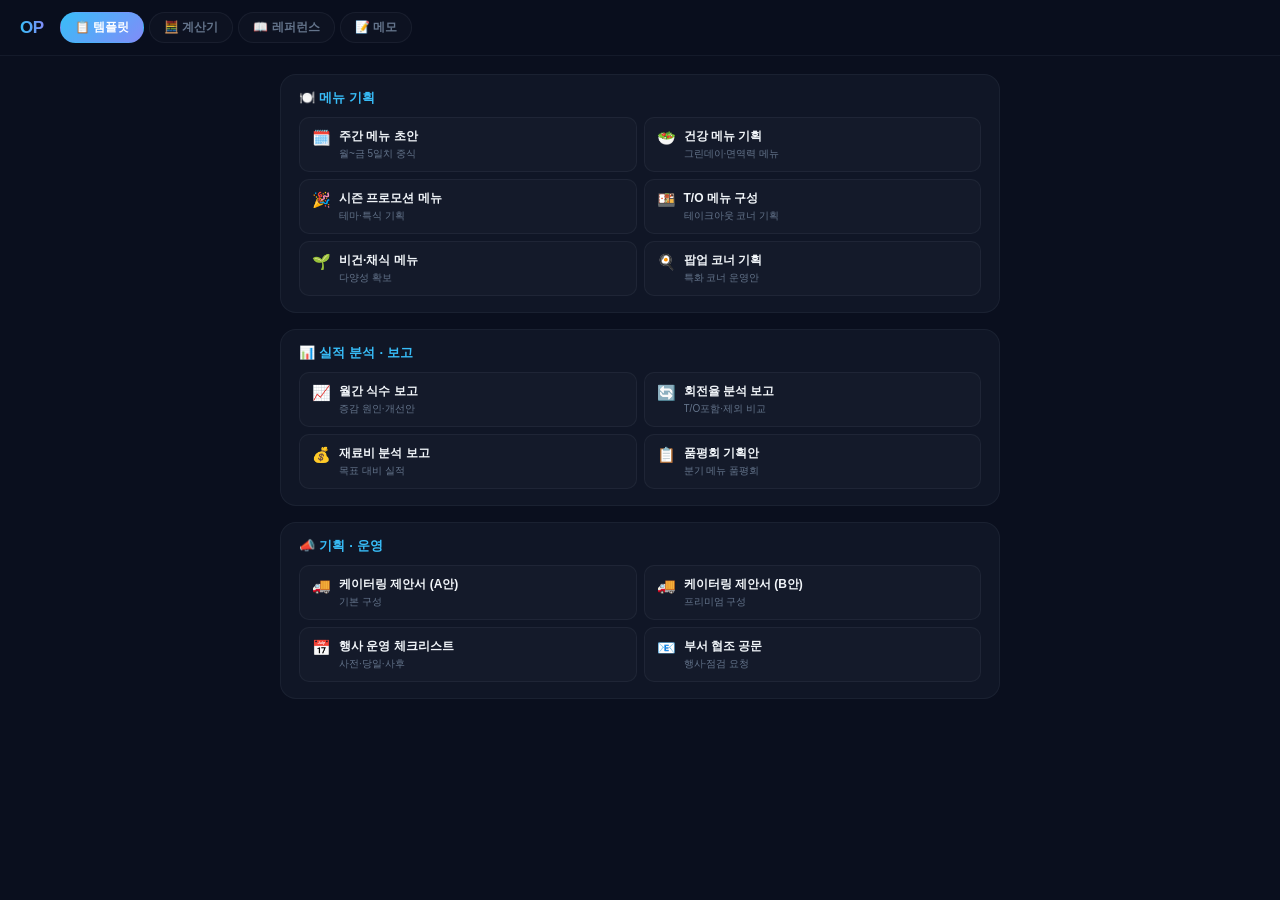
==== jarvis_dashboard.html @ c11d8e76 "Initial ops dashboard" ====
<!doctype html>
<html lang="ko">
<head>
<meta charset="utf-8"/>
<meta name="viewport" content="width=device-width,initial-scale=1"/>
<title>업무 대시보드</title>
<style>
:root{
  --bg:#0a0f1e;--surface:#111827;--card:rgba(17,24,39,.9);
  --border:rgba(148,163,184,.08);--border-h:rgba(56,189,248,.22);
  --acc:#38bdf8;--acc2:#818cf8;--acc3:#a78bfa;
  --ok:#34d399;--warn:#fbbf24;--err:#f87171;
  --tx:#f1f5f9;--muted:#64748b;--dim:#475569;--r:12px;
}
*{box-sizing:border-box;margin:0;padding:0;-webkit-font-smoothing:antialiased}
body{background:var(--bg);color:var(--tx);font-family:'Segoe UI','Malgun Gothic',sans-serif;min-height:100vh}
input,textarea,select,button{font-family:inherit}
/* ── 헤더 ── */
header{background:rgba(10,15,30,.95);border-bottom:1px solid var(--border);padding:12px 20px;display:flex;align-items:center;gap:12px;backdrop-filter:blur(20px);position:sticky;top:0;z-index:100}
.logo{font-size:17px;font-weight:900;letter-spacing:-.5px;background:linear-gradient(90deg,var(--acc),var(--acc2));-webkit-background-clip:text;-webkit-text-fill-color:transparent;white-space:nowrap;margin-right:4px}
.tab-row{display:flex;gap:5px;overflow-x:auto;scrollbar-width:none;flex:1}
.tab-row::-webkit-scrollbar{display:none}
.tab{padding:6px 14px;border-radius:99px;border:1.5px solid var(--border);background:rgba(255,255,255,.02);color:var(--muted);font-size:12px;font-weight:800;cursor:pointer;transition:all .2s;white-space:nowrap}
.tab:hover{border-color:var(--acc);color:var(--tx)}
.tab.on{background:linear-gradient(135deg,var(--acc),var(--acc2));color:#fff;border-color:transparent}
/* ── 메인 ── */
main{padding:18px 20px;max-width:760px;margin:0 auto;display:flex;flex-direction:column;gap:16px}
/* ── 카드 ── */
.card{background:var(--card);border:1px solid var(--border);border-radius:16px;overflow:hidden}
.card-hdr{padding:14px 18px 10px;display:flex;align-items:center;justify-content:space-between}
.card-hdr h2{font-size:13px;font-weight:900;color:var(--acc);letter-spacing:.2px}
.card-body{padding:0 18px 16px}
/* ── 템플릿 그리드 ── */
.tpl-grid{display:grid;grid-template-columns:1fr 1fr;gap:7px}
@media(max-width:480px){.tpl-grid{grid-template-columns:1fr}}
.tpl{display:flex;align-items:flex-start;gap:8px;padding:10px 12px;border-radius:10px;border:1px solid var(--border);background:rgba(255,255,255,.02);cursor:pointer;transition:all .2s;text-align:left;width:100%}
.tpl:hover{border-color:var(--border-h);background:rgba(56,189,248,.04)}
.tpl-ic{font-size:15px;flex-shrink:0;margin-top:1px}
.tpl-info{flex:1;min-width:0}
.tpl-label{font-size:12px;font-weight:800;color:var(--tx);display:block;margin-bottom:2px}
.tpl-sub{font-size:10px;color:var(--muted);line-height:1.4;display:block;overflow:hidden;text-overflow:ellipsis;white-space:nowrap}
.copy-toast{position:fixed;bottom:28px;left:50%;transform:translateX(-50%);background:var(--ok);color:#fff;font-size:12px;font-weight:800;padding:8px 20px;border-radius:99px;pointer-events:none;opacity:0;transition:opacity .25s;z-index:999;white-space:nowrap}
.copy-toast.show{opacity:1}
/* ── 계산기 ── */
.calc-grid{display:grid;grid-template-columns:1fr 1fr;gap:10px}
@media(max-width:480px){.calc-grid{grid-template-columns:1fr}}
.calc-box{background:rgba(0,0,0,.2);border:1px solid var(--border);border-radius:var(--r);padding:14px}
.calc-box h3{font-size:11px;font-weight:800;color:var(--acc2);margin-bottom:10px;letter-spacing:.3px}
.ff{display:flex;flex-direction:column;gap:3px;margin-bottom:8px}
.ff label{font-size:10px;color:var(--muted);font-weight:700}
.ff input,.ff select{padding:7px 10px;background:rgba(255,255,255,.04);border:1px solid var(--border);border-radius:8px;color:var(--tx);font-size:13px;font-weight:700;outline:none;transition:border-color .2s}
.ff input:focus,.ff select:focus{border-color:var(--acc)}
.calc-result{background:linear-gradient(135deg,rgba(56,189,248,.08),rgba(129,140,248,.05));border:1px solid rgba(56,189,248,.15);border-radius:8px;padding:10px 12px;margin-top:4px;font-size:13px;font-weight:900;color:var(--acc);min-height:36px;line-height:1.5}
.calc-result span{color:var(--muted);font-size:10px;font-weight:700}
.calc-btn{width:100%;height:34px;border-radius:8px;border:none;background:linear-gradient(135deg,var(--acc),var(--acc2));color:#fff;font-size:12px;font-weight:800;cursor:pointer;margin-top:6px;transition:all .2s}
.calc-btn:hover{opacity:.85}
/* ── 메모 ── */
.memo-area{width:100%;min-height:100px;padding:11px 13px;background:rgba(0,0,0,.2);border:1px solid var(--border);border-radius:var(--r);color:var(--tx);font-size:13px;line-height:1.7;resize:vertical;outline:none;transition:border-color .2s}
.memo-area:focus{border-color:var(--acc)}
.memo-area::placeholder{color:var(--dim)}
.memo-bar{display:flex;justify-content:space-between;align-items:center;margin-bottom:8px}
.memo-label{font-size:10px;color:var(--dim);font-weight:700}
.memo-save{padding:4px 12px;border-radius:6px;border:1px solid var(--border);background:none;color:var(--muted);font-size:10px;font-weight:800;cursor:pointer;transition:all .2s}
.memo-save:hover{border-color:var(--ok);color:var(--ok)}
.memo-saved{color:var(--ok);font-size:10px;font-weight:800;opacity:0;transition:opacity .3s}
/* ── 레퍼런스 테이블 ── */
.ref-tbl{width:100%;border-collapse:collapse;font-size:12px}
.ref-tbl th{padding:8px 10px;text-align:left;color:var(--muted);font-size:10px;font-weight:800;border-bottom:1px solid var(--border);background:rgba(255,255,255,.01);text-transform:uppercase;letter-spacing:.4px}
.ref-tbl td{padding:8px 10px;border-bottom:1px solid rgba(255,255,255,.03);font-weight:700;vertical-align:top}
.ref-tbl td:first-child{color:var(--acc);font-weight:800;white-space:nowrap}
.ref-tbl tr:last-child td{border-bottom:none}
.badge{display:inline-block;padding:2px 7px;border-radius:5px;font-size:10px;font-weight:800}
.badge.ok{background:rgba(52,211,153,.1);color:var(--ok)}
.badge.warn{background:rgba(251,191,36,.1);color:var(--warn)}
.badge.err{background:rgba(248,113,113,.1);color:var(--err)}
/* ── 탭 패널 ── */
.panel{display:none}.panel.on{display:flex;flex-direction:column;gap:16px}
</style>
</head>
<body>

<header>
  <div class="logo">OP</div>
  <div class="tab-row" id="tabs">
    <button class="tab on" data-p="template" onclick="switchTab(this,'template')">📋 템플릿</button>
    <button class="tab" data-p="calc"     onclick="switchTab(this,'calc')">🧮 계산기</button>
    <button class="tab" data-p="ref"      onclick="switchTab(this,'ref')">📖 레퍼런스</button>
    <button class="tab" data-p="memo"     onclick="switchTab(this,'memo')">📝 메모</button>
  </div>
</header>

<main>

<!-- ════ 템플릿 탭 ════ -->
<div class="panel on" id="p-template">

  <div class="card">
    <div class="card-hdr"><h2>🍽️ 메뉴 기획</h2></div>
    <div class="card-body">
      <div class="tpl-grid" id="g-menu"></div>
    </div>
  </div>

  <div class="card">
    <div class="card-hdr"><h2>📊 실적 분석 · 보고</h2></div>
    <div class="card-body">
      <div class="tpl-grid" id="g-report"></div>
    </div>
  </div>

  <div class="card">
    <div class="card-hdr"><h2>📣 기획 · 운영</h2></div>
    <div class="card-body">
      <div class="tpl-grid" id="g-ops"></div>
    </div>
  </div>

</div>

<!-- ════ 계산기 탭 ════ -->
<div class="panel" id="p-calc">

  <div class="card">
    <div class="card-hdr"><h2>🧮 빠른 계산기</h2></div>
    <div class="card-body">
      <div class="calc-grid">

        <!-- 회전율 -->
        <div class="calc-box">
          <h3>🔄 회전율</h3>
          <div class="ff"><label>중식 DI 식수</label><input type="number" id="c-di" placeholder="350" oninput="calcRotation()"></div>
          <div class="ff"><label>중식 TO 식수</label><input type="number" id="c-to" placeholder="80" oninput="calcRotation()"></div>
          <div class="ff"><label>좌석 수</label><input type="number" id="c-seat" placeholder="120" oninput="calcRotation()"></div>
          <div class="ff"><label>TO 코너 수</label><input type="number" id="c-tocorner" placeholder="2" oninput="calcRotation()"></div>
          <div class="calc-result" id="r-rotation"><span>값 입력 후 자동 계산</span></div>
        </div>

        <!-- 인시당 식수 -->
        <div class="calc-box">
          <h3>👤 인시당 식수</h3>
          <div class="ff"><label>끼니</label>
            <select id="c-meal" onchange="calcPerStaff()">
              <option>조식</option><option selected>중식</option><option>석식</option><option>야식</option>
            </select>
          </div>
          <div class="ff"><label>총 식수 (DI+TO)</label><input type="number" id="c-total" placeholder="430" oninput="calcPerStaff()"></div>
          <div class="ff"><label>투입 인원</label><input type="number" id="c-staff" placeholder="6" oninput="calcPerStaff()"></div>
          <div class="calc-result" id="r-perstaff"><span>값 입력 후 자동 계산</span></div>
        </div>

        <!-- 발주량 계산 -->
        <div class="calc-box">
          <h3>📦 발주량 (1인분 기준)</h3>
          <div class="ff"><label>예상 식수</label><input type="number" id="c-headcount" placeholder="350" oninput="calcOrder()"></div>
          <div class="ff"><label>1인 중량 (g)</label><input type="number" id="c-gram" placeholder="150" oninput="calcOrder()"></div>
          <div class="ff"><label>손질 수율 (%)</label><input type="number" id="c-yield" placeholder="85" oninput="calcOrder()"></div>
          <div class="calc-result" id="r-order"><span>값 입력 후 자동 계산</span></div>
        </div>

        <!-- 재료비율 -->
        <div class="calc-box">
          <h3>💰 재료비율</h3>
          <div class="ff"><label>총 매출 (원)</label><input type="number" id="c-sales" placeholder="2800000" oninput="calcFoodCost()"></div>
          <div class="ff"><label>식재료비 (원)</label><input type="number" id="c-foodcost" placeholder="870000" oninput="calcFoodCost()"></div>
          <div class="ff"><label>목표 재료비율 (%)</label><input type="number" id="c-target" placeholder="31" oninput="calcFoodCost()"></div>
          <div class="calc-result" id="r-foodcost"><span>값 입력 후 자동 계산</span></div>
        </div>

      </div>
    </div>
  </div>

</div>

<!-- ════ 레퍼런스 탭 ════ -->
<div class="panel" id="p-ref">

  <div class="card">
    <div class="card-hdr"><h2>💰 단가 기준표</h2></div>
    <div class="card-body">
      <table class="ref-tbl">
        <thead><tr><th>항목</th><th>기준</th><th>비고</th></tr></thead>
        <tbody>
          <tr><td>기본 단가</td><td>7,800원</td><td><span class="badge ok">기준</span></td></tr>
          <tr><td>삼겹살류</td><td>최대 200g 편성</td><td><span class="badge warn">상한</span></td></tr>
          <tr><td>주말 지원금</td><td>중·석·야식 각 3,500원</td><td>면역력(중/야) 1,000원 별도</td></tr>
          <tr><td>야식포차</td><td>2,400원</td><td>주말 야간 포함</td></tr>
          <tr><td>건강지원금</td><td>2,500원</td><td>주말 조·석·야식</td></tr>
          <tr><td>그린데이(21일)</td><td>4,000원</td><td>중식 T/I</td></tr>
          <tr><td>그린미트(월·수·금)</td><td>2,000원</td><td>중식</td></tr>
          <tr><td>선택식(조식 아메 등)</td><td>500원</td><td>석식 코너 등</td></tr>
          <tr><td>브랜드 콜라보</td><td>3,000원</td><td>월 1회</td></tr>
          <tr><td>특수김치(월·수)</td><td>50% 지원</td><td></td></tr>
          <tr><td>DS가든</td><td>야간만 1,200원</td><td>우유·디톡스워터·샐러드</td></tr>
          <tr><td>11주차~ 정산조정</td><td>1,500원</td><td><span class="badge warn">진행 중</span></td></tr>
        </tbody>
      </table>
    </div>
  </div>

  <div class="card">
    <div class="card-hdr"><h2>🔄 회전율 판정 기준</h2></div>
    <div class="card-body">
      <table class="ref-tbl">
        <thead><tr><th>구간</th><th>판정</th><th>권장 조치</th></tr></thead>
        <tbody>
          <tr><td>3.5회 이상</td><td><span class="badge err">🔴 과부하</span></td><td>T/O 비율 확대, 코너 증설 검토</td></tr>
          <tr><td>2.5~3.4회</td><td><span class="badge warn">🟡 주의</span></td><td>운영 모니터링 강화</td></tr>
          <tr><td>2.5회 미만</td><td><span class="badge ok">🟢 양호</span></td><td>현행 유지</td></tr>
        </tbody>
      </table>
    </div>
  </div>

  <div class="card">
    <div class="card-hdr"><h2>👤 업무강도 기준</h2></div>
    <div class="card-body">
      <table class="ref-tbl">
        <thead><tr><th>구간 (식/인)</th><th>판정</th><th>조치</th></tr></thead>
        <tbody>
          <tr><td>95 이상</td><td><span class="badge err">🔴 과부하</span></td><td>인원 충원 또는 품목수 축소</td></tr>
          <tr><td>80~94</td><td><span class="badge warn">🟡 주의</span></td><td>모니터링, 지원 인력 대기</td></tr>
          <tr><td>80 미만</td><td><span class="badge ok">🟢 양호</span></td><td>현행 유지</td></tr>
        </tbody>
      </table>
    </div>
  </div>

  <div class="card">
    <div class="card-hdr"><h2>🥗 춘천 닭갈비 양념 레시피</h2></div>
    <div class="card-body">
      <table class="ref-tbl">
        <thead><tr><th>재료</th><th>분량</th></tr></thead>
        <tbody>
          <tr><td>고추장</td><td>120g</td></tr>
          <tr><td>고춧가루</td><td>40g</td></tr>
          <tr><td>간장</td><td>40g</td></tr>
          <tr><td>설탕</td><td>35g</td></tr>
          <tr><td>물엿</td><td>30g</td></tr>
          <tr><td>맛술</td><td>40g</td></tr>
          <tr><td>다진마늘</td><td>50g</td></tr>
          <tr><td>생강즙</td><td>5g</td></tr>
          <tr><td>후추</td><td>2g</td></tr>
          <tr><td>참기름</td><td>10g</td></tr>
          <tr><td>카레가루</td><td>3g</td></tr>
          <tr><td>쌈장</td><td>25g</td></tr>
          <tr><td>미원</td><td>2g</td></tr>
          <tr><td>굴소스</td><td>12g</td></tr>
        </tbody>
      </table>
    </div>
  </div>

</div>

<!-- ════ 메모 탭 ════ -->
<div class="panel" id="p-memo">
  <div class="card">
    <div class="card-hdr">
      <h2>📝 업무 메모</h2>
      <div style="display:flex;align-items:center;gap:8px">
        <span class="memo-saved" id="memo-saved">저장됨 ✓</span>
        <button class="memo-save" onclick="saveMemo()">저장</button>
      </div>
    </div>
    <div class="card-body">
      <div class="memo-bar">
        <span class="memo-label">로컬 저장 · 새로고침 후에도 유지</span>
      </div>
      <textarea class="memo-area" id="memo-txt" placeholder="특이사항, 발주 메모, 기획 아이디어 등 자유롭게 입력..."></textarea>
    </div>
  </div>
</div>

</main>

<!-- 복사 토스트 -->
<div class="copy-toast" id="toast">📋 클립보드에 복사됨</div>

<script>
/* ================================================================
   LAYER 0 — CONFIG  (내용 수정만 여기서)
================================================================ */
const TPL = {
  menu: [
    { ic:'🗓️', lb:'주간 메뉴 초안',       sub:'월~금 5일치 중식',
      txt:`[주간 중식 메뉴 초안 — 단가 7,800원 기준]\n\n월: \n화: \n수: \n목: \n금: \n\n※ 삼겹살류 1회 이내, 건강 메뉴 2회 이상` },
    { ic:'🥗', lb:'건강 메뉴 기획',        sub:'그린데이·면역력 메뉴',
      txt:`[건강 특화 메뉴 기획]\n\n그린데이(21일) 중식 T/I:\n  - 메인:\n  - 사이드:\n  - 음료:\n\n면역력 강화 메뉴:\n  - 재료 포인트:\n  - 원가 검토:` },
    { ic:'🎉', lb:'시즌 프로모션 메뉴',    sub:'테마·특식 기획',
      txt:`[시즌 프로모션 메뉴 기획]\n\n테마:\n기간:\n\n특별 메뉴 3종:\n  1.\n  2.\n  3.\n\n예상 원가:\n홍보 포인트:` },
    { ic:'🍱', lb:'T/O 메뉴 구성',        sub:'테이크아웃 코너 기획',
      txt:`[T/O 코너 메뉴 구성안]\n\n코너 수: __개\n\n메뉴 구성:\n  - 메인 (도시락형):\n  - 사이드:\n  - 음료/디저트:\n\n예상 T/O 비율: __%` },
    { ic:'🌱', lb:'비건·채식 메뉴',        sub:'다양성 확보',
      txt:`[채식/비건 메뉴 기획]\n\n대상 끼니:\n\n메뉴:\n  - 단백질 대체재:\n  - 조리법:\n  - 예상 단가:\n\n안내 표기 방법:` },
    { ic:'🍳', lb:'팝업 코너 기획',        sub:'특화 코너 운영안',
      txt:`[팝업 코너 기획안]\n\n코너명:\n운영 기간:\n\n제공 메뉴:\n투입 인력: __명\n예상 식수: __명/일\n필요 장비:` },
  ],
  report: [
    { ic:'📈', lb:'월간 식수 보고',         sub:'증감 원인·개선안',
      txt:`[월간 식수 현황 보고]\n\n기준월:\n사업장:\n\n▸ 중식 일평균: ____식 (전월 대비 ___%)\n▸ 조업일수: __일\n▸ 최고: ____식 / 최저: ____식\n\n특이사항:\n원인 분석:\n개선 방안:` },
    { ic:'🔄', lb:'회전율 분석 보고',       sub:'T/O포함·제외 비교',
      txt:`[회전율 분석 보고]\n\n사업장:\n기준일:\n\n▸ DI 식수: ____명\n▸ TO 식수: ____명\n▸ 좌석 수: ____석\n▸ 회전율(DI만): ____회\n▸ 회전율(TO포함): ____회\n\n판정:\n조치 사항:` },
    { ic:'💰', lb:'재료비 분석 보고',       sub:'목표 대비 실적',
      txt:`[재료비 분석 보고]\n\n기간:\n사업장:\n\n▸ 목표 재료비율: ___%\n▸ 실제 재료비율: ___%\n▸ 편차: +/-___%\n\n주요 원인:\n  - 식재료 가격 변동:\n  - 식수 변화 영향:\n개선 계획:` },
    { ic:'📋', lb:'품평회 기획안',          sub:'분기 메뉴 품평회',
      txt:`[분기별 메뉴 품평회 운영안]\n\n일시:\n장소:\n참석자:\n\n평가 메뉴 (3~5종):\n  1.\n  2.\n  3.\n\n평가 기준: 맛·외관·위생·가성비\n준비 사항:\n결과 보고 방법:` },
  ],
  ops: [
    { ic:'🚚', lb:'케이터링 제안서 (A안)',  sub:'기본 구성',
      txt:`[케이터링 서비스 제안서 — A안 (기본)]\n\n대상:\n일시:\n예상 인원: ____명\n\n메뉴 구성 (1인 기준):\n  - 메인:\n  - 사이드 2종:\n  - 음료:\n\n단가: ____원/인\n총 견적: ____원\n포함 서비스: 배송·세팅·철수` },
    { ic:'🚚', lb:'케이터링 제안서 (B안)',  sub:'프리미엄 구성',
      txt:`[케이터링 서비스 제안서 — B안 (프리미엄)]\n\n대상:\n일시:\n예상 인원: ____명\n\n메뉴 구성 (1인 기준):\n  - 메인 2종:\n  - 사이드 3종:\n  - 디저트:\n  - 음료:\n\n단가: ____원/인\n총 견적: ____원\n포함 서비스: 배송·세팅·전담 서빙·철수` },
    { ic:'📅', lb:'행사 운영 체크리스트',   sub:'사전·당일·사후',
      txt:`[행사 식음 운영 체크리스트]\n\n▸ 사전 (D-3)\n  □ 메뉴·수량 확정\n  □ 식재료 발주\n  □ 장비·용기 확인\n\n▸ 당일 (D-Day)\n  □ 조리 완료 시간:\n  □ 세팅 완료 시간:\n  □ 담당자 배치:\n\n▸ 사후\n  □ 잔식 처리\n  □ 결과 보고` },
    { ic:'📧', lb:'부서 협조 공문',         sub:'행사·점검 요청',
      txt:`수신: ___팀 ___님\n발신: DS 총무그룹 급식운영팀\n제목: [협조 요청] ___\n\n안녕하세요.\n급식운영팀 ___(___@samsung.com)입니다.\n\n아래와 같이 협조를 요청드립니다.\n\n▸ 목적:\n▸ 일시:\n▸ 장소:\n▸ 요청 사항:\n\n검토 후 회신 부탁드립니다.\n감사합니다.` },
  ]
};

/* ================================================================
   LAYER 1 — STATE
================================================================ */
const STATE = {
  tab: 'template',
  memo: localStorage.getItem('ws_memo') || ''
};

/* ================================================================
   LAYER 2 — TEMPLATES
================================================================ */
function makeTplBtn(t, groupId) {
  return `<button class="tpl" onclick="copyTpl(${JSON.stringify(t.txt)})">
    <span class="tpl-ic">${t.ic}</span>
    <span class="tpl-info">
      <span class="tpl-label">${t.lb}</span>
      <span class="tpl-sub">${t.sub}</span>
    </span>
  </button>`;
}

/* ================================================================
   LAYER 3 — (API 없음 — 오프라인 전용)
================================================================ */

/* ================================================================
   LAYER 4 — HANDLERS
================================================================ */
function switchTab(btn, panelId) {
  document.querySelectorAll('.tab').forEach(b => b.classList.remove('on'));
  document.querySelectorAll('.panel').forEach(p => p.classList.remove('on'));
  btn.classList.add('on');
  document.getElementById('p-' + panelId).classList.add('on');
  STATE.tab = panelId;
}

function copyTpl(txt) {
  navigator.clipboard.writeText(txt).catch(() => {
    const ta = document.createElement('textarea');
    ta.value = txt; document.body.appendChild(ta);
    ta.select(); document.execCommand('copy');
    document.body.removeChild(ta);
  });
  const t = document.getElementById('toast');
  t.classList.add('show');
  setTimeout(() => t.classList.remove('show'), 1800);
}

function saveMemo() {
  const val = document.getElementById('memo-txt').value;
  localStorage.setItem('ws_memo', val);
  STATE.memo = val;
  const el = document.getElementById('memo-saved');
  el.style.opacity = '1';
  setTimeout(() => el.style.opacity = '0', 1500);
}

/* ── 계산기 핸들러 ── */
function n(id) { return parseFloat(document.getElementById(id)?.value) || 0; }
function setR(id, html) { document.getElementById(id).innerHTML = html; }

function calcRotation() {
  const di = n('c-di'), to = n('c-to'), seat = n('c-seat'), toc = n('c-tocorner') || 1;
  if(!seat) return;
  const re = (di / seat).toFixed(2);
  const ri = ((di + to / toc) / seat).toFixed(2);
  const col = ri >= 3.5 ? 'var(--err)' : ri >= 2.5 ? 'var(--warn)' : 'var(--ok)';
  const badge = ri >= 3.5 ? '🔴 과부하' : ri >= 2.5 ? '🟡 주의' : '🟢 양호';
  setR('r-rotation', `DI전용 <b>${re}</b>회 &nbsp;|&nbsp; T/O포함 <b style="color:${col}">${ri}</b>회 &nbsp;<span style="color:${col}">${badge}</span>`);
}

function calcPerStaff() {
  const tot = n('c-total'), staff = n('c-staff');
  if(!staff) return;
  const ps = (tot / staff).toFixed(1);
  const col = ps >= 95 ? 'var(--err)' : ps >= 80 ? 'var(--warn)' : 'var(--ok)';
  const badge = ps >= 95 ? '🔴 과부하' : ps >= 80 ? '🟡 주의' : '🟢 양호';
  setR('r-perstaff', `인시당 <b style="color:${col}">${ps}식/인</b> &nbsp;<span style="color:${col}">${badge}</span>`);
}

function calcOrder() {
  const hc = n('c-headcount'), g = n('c-gram'), y = n('c-yield') || 100;
  if(!hc || !g) return;
  const raw = hc * g / (y / 100);
  const kg  = (raw / 1000).toFixed(2);
  setR('r-order', `필요량 <b>${Math.ceil(raw).toLocaleString()}g</b> <span>(${kg}kg)</span><br><span>수율 ${y}% 적용 · 1인 ${g}g 기준</span>`);
}

function calcFoodCost() {
  const sales = n('c-sales'), fc = n('c-foodcost'), target = n('c-target');
  if(!sales) return;
  const rate = (fc / sales * 100).toFixed(1);
  const diff = target ? (parseFloat(rate) - target).toFixed(1) : null;
  const col  = diff === null ? 'var(--acc)' : diff > 0 ? 'var(--err)' : 'var(--ok)';
  const note = diff === null ? '' : ` &nbsp;<span style="color:${col}">${diff > 0 ? '▲' : '▼'}${Math.abs(diff)}%p (목표 ${target}%)</span>`;
  setR('r-foodcost', `재료비율 <b style="color:${col}">${rate}%</b>${note}`);
}

/* ================================================================
   LAYER 5 — RENDER
================================================================ */
function renderTemplates() {
  document.getElementById('g-menu').innerHTML   = TPL.menu.map(t => makeTplBtn(t)).join('');
  document.getElementById('g-report').innerHTML = TPL.report.map(t => makeTplBtn(t)).join('');
  document.getElementById('g-ops').innerHTML    = TPL.ops.map(t => makeTplBtn(t)).join('');
}

/* ================================================================
   LAYER 6 — INIT
================================================================ */
(function INIT() {
  renderTemplates();
  document.getElementById('memo-txt').value = STATE.memo;
  /* 메모 자동 저장 (1.5초 디바운스) */
  let _timer;
  document.getElementById('memo-txt').addEventListener('input', () => {
    clearTimeout(_timer);
    _timer = setTimeout(saveMemo, 1500);
  });
})();
</script>
</body>
</html>
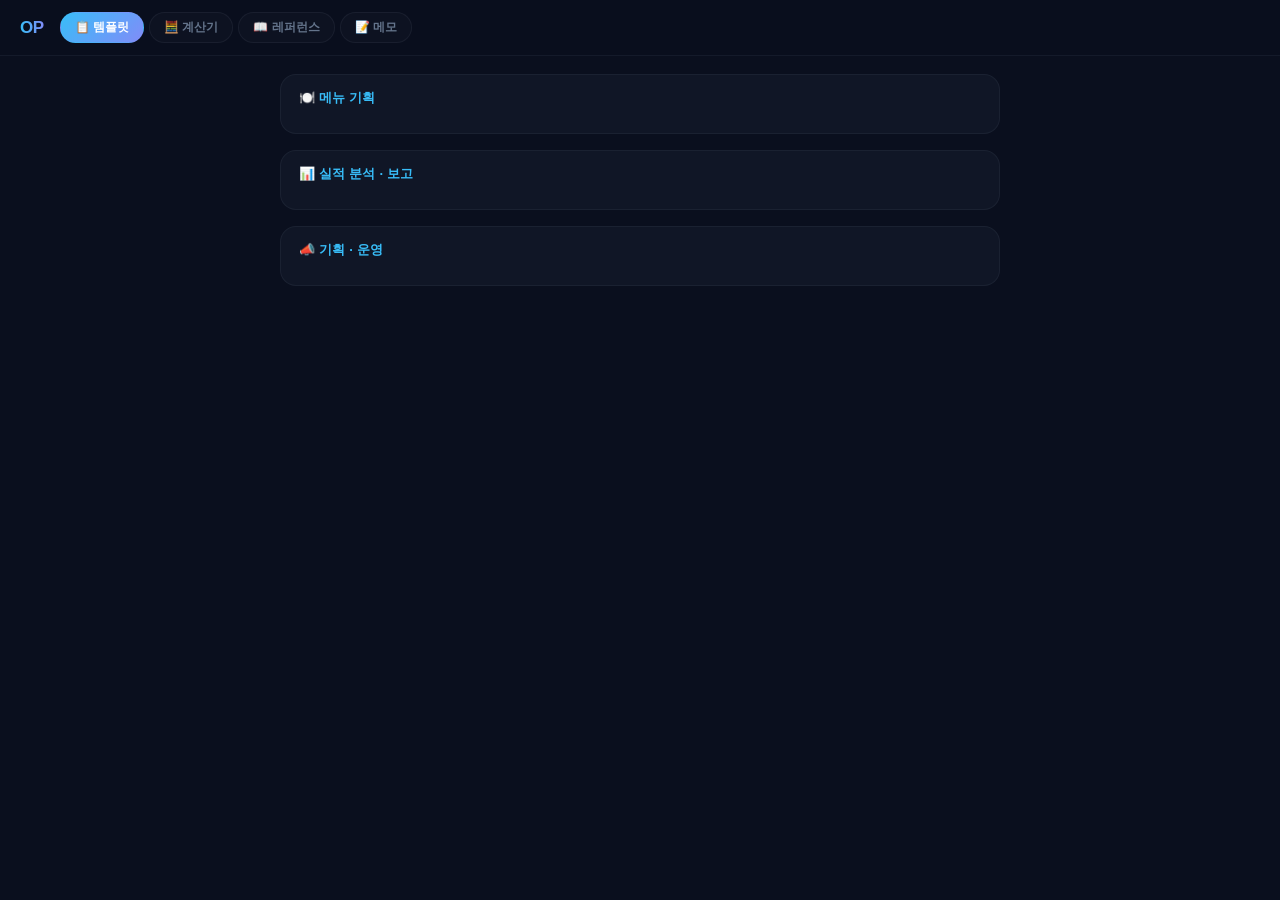
==== commit 42726be8: "security: scrub corporate identifiers and generalize domain logic for IP compliance" ====
--- a/jarvis_dashboard.html
+++ b/jarvis_dashboard.html
@@ -313,8 +313,7 @@
       txt:`[케이터링 서비스 제안서 — B안 (프리미엄)]\n\n대상:\n일시:\n예상 인원: ____명\n\n메뉴 구성 (1인 기준):\n  - 메인 2종:\n  - 사이드 3종:\n  - 디저트:\n  - 음료:\n\n단가: ____원/인\n총 견적: ____원\n포함 서비스: 배송·세팅·전담 서빙·철수` },
     { ic:'📅', lb:'행사 운영 체크리스트',   sub:'사전·당일·사후',
       txt:`[행사 식음 운영 체크리스트]\n\n▸ 사전 (D-3)\n  □ 메뉴·수량 확정\n  □ 식재료 발주\n  □ 장비·용기 확인\n\n▸ 당일 (D-Day)\n  □ 조리 완료 시간:\n  □ 세팅 완료 시간:\n  □ 담당자 배치:\n\n▸ 사후\n  □ 잔식 처리\n  □ 결과 보고` },
-    { ic:'📧', lb:'부서 협조 공문',         sub:'행사·점검 요청',
-      txt:`수신: ___팀 ___님\n발신: DS 총무그룹 급식운영팀\n제목: [협조 요청] ___\n\n안녕하세요.\n급식운영팀 ___(___@samsung.com)입니다.\n\n아래와 같이 협조를 요청드립니다.\n\n▸ 목적:\n▸ 일시:\n▸ 장소:\n▸ 요청 사항:\n\n검토 후 회신 부탁드립니다.\n감사합니다.` },
+      txt:`[행무 협조 요청 공문]\n\n수신: ___팀 ___님\n발신: 운영지원그룹 급식운영팀\n제목: [협조 요청] ___\n\n안녕하세요.\n급식운영팀 ___(___@internal.id)입니다.\n\n아래와 같이 협조를 요청드립니다.\n\n▸ 목적:\n▸ 일시:\n▸ 장소:\n▸ 요청 사항:\n\n검토 후 회신 부탁드립니다.\n감사합니다.` },
   ]
 };
 
@@ -323,7 +322,7 @@
 ================================================================ */
 const STATE = {
   tab: 'template',
-  memo: localStorage.getItem('ws_memo') || ''
+  memo: localStorage.getItem('p_memo') || ''
 };
 
 /* ================================================================
@@ -368,7 +367,7 @@
 
 function saveMemo() {
   const val = document.getElementById('memo-txt').value;
-  localStorage.setItem('ws_memo', val);
+  localStorage.setItem('p_memo', val);
   STATE.memo = val;
   const el = document.getElementById('memo-saved');
   el.style.opacity = '1';
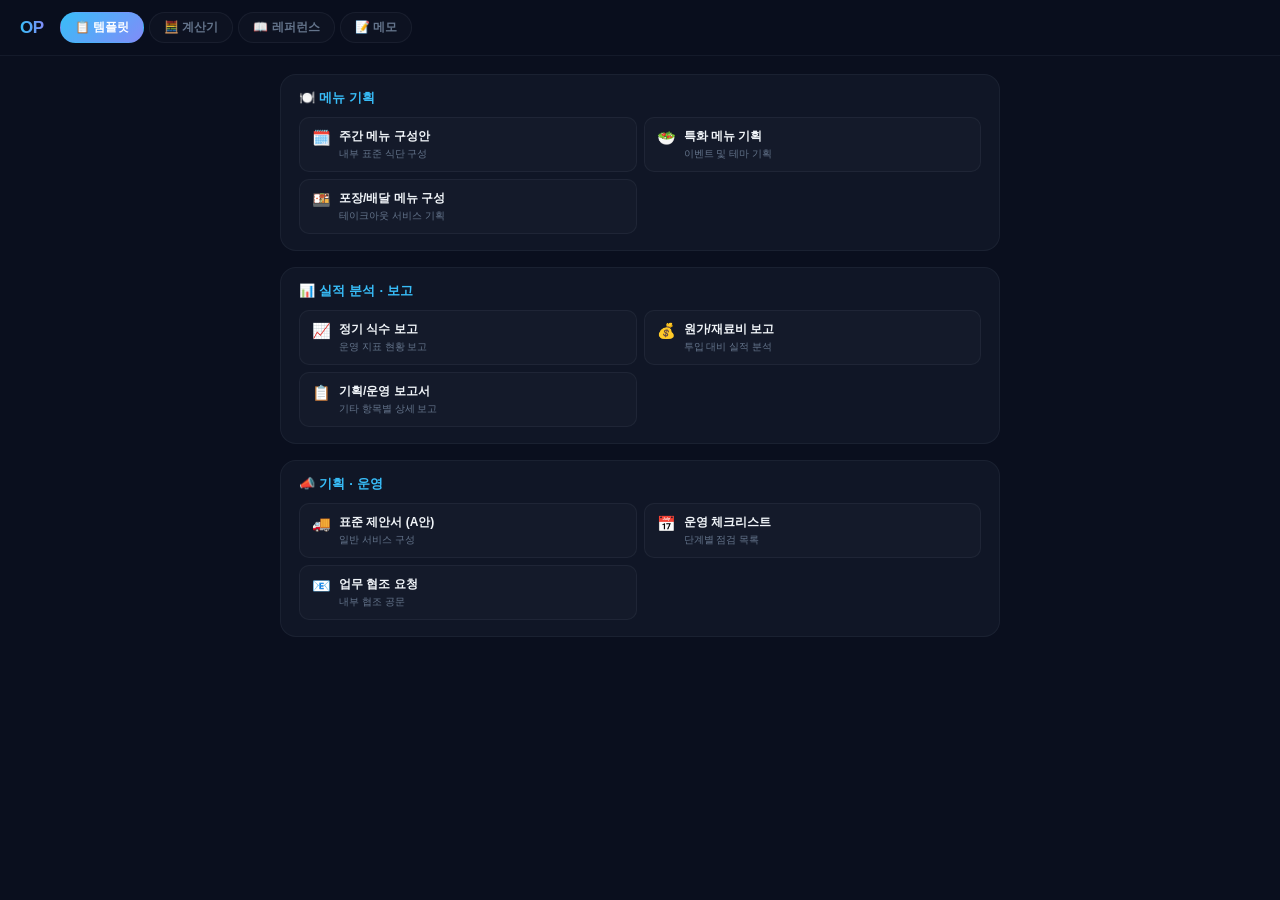
==== commit f74c8516: "security: enforce absolute data protection, scrub IP-sensitive templates, and install security harne" ====
--- a/jarvis_dashboard.html
+++ b/jarvis_dashboard.html
@@ -176,76 +176,28 @@
 <div class="panel" id="p-ref">
 
   <div class="card">
-    <div class="card-hdr"><h2>💰 단가 기준표</h2></div>
+    <div class="card-hdr"><h2>💰 단가 기준표 (샘플)</h2></div>
     <div class="card-body">
       <table class="ref-tbl">
         <thead><tr><th>항목</th><th>기준</th><th>비고</th></tr></thead>
         <tbody>
-          <tr><td>기본 단가</td><td>7,800원</td><td><span class="badge ok">기준</span></td></tr>
-          <tr><td>삼겹살류</td><td>최대 200g 편성</td><td><span class="badge warn">상한</span></td></tr>
-          <tr><td>주말 지원금</td><td>중·석·야식 각 3,500원</td><td>면역력(중/야) 1,000원 별도</td></tr>
-          <tr><td>야식포차</td><td>2,400원</td><td>주말 야간 포함</td></tr>
-          <tr><td>건강지원금</td><td>2,500원</td><td>주말 조·석·야식</td></tr>
-          <tr><td>그린데이(21일)</td><td>4,000원</td><td>중식 T/I</td></tr>
-          <tr><td>그린미트(월·수·금)</td><td>2,000원</td><td>중식</td></tr>
-          <tr><td>선택식(조식 아메 등)</td><td>500원</td><td>석식 코너 등</td></tr>
-          <tr><td>브랜드 콜라보</td><td>3,000원</td><td>월 1회</td></tr>
-          <tr><td>특수김치(월·수)</td><td>50% 지원</td><td></td></tr>
-          <tr><td>DS가든</td><td>야간만 1,200원</td><td>우유·디톡스워터·샐러드</td></tr>
-          <tr><td>11주차~ 정산조정</td><td>1,500원</td><td><span class="badge warn">진행 중</span></td></tr>
+          <tr><td>기본 단가</td><td>0,000원</td><td><span class="badge ok">기준</span></td></tr>
+          <tr><td>특수 품목</td><td>별도 편성</td><td><span class="badge warn">상한</span></td></tr>
+          <tr><td>추가 지원금</td><td>조건별 상이</td><td>규정 확인 필요</td></tr>
         </tbody>
       </table>
     </div>
   </div>
 
   <div class="card">
-    <div class="card-hdr"><h2>🔄 회전율 판정 기준</h2></div>
-    <div class="card-body">
-      <table class="ref-tbl">
-        <thead><tr><th>구간</th><th>판정</th><th>권장 조치</th></tr></thead>
-        <tbody>
-          <tr><td>3.5회 이상</td><td><span class="badge err">🔴 과부하</span></td><td>T/O 비율 확대, 코너 증설 검토</td></tr>
-          <tr><td>2.5~3.4회</td><td><span class="badge warn">🟡 주의</span></td><td>운영 모니터링 강화</td></tr>
-          <tr><td>2.5회 미만</td><td><span class="badge ok">🟢 양호</span></td><td>현행 유지</td></tr>
-        </tbody>
-      </table>
-    </div>
-  </div>
-
-  <div class="card">
-    <div class="card-hdr"><h2>👤 업무강도 기준</h2></div>
-    <div class="card-body">
-      <table class="ref-tbl">
-        <thead><tr><th>구간 (식/인)</th><th>판정</th><th>조치</th></tr></thead>
-        <tbody>
-          <tr><td>95 이상</td><td><span class="badge err">🔴 과부하</span></td><td>인원 충원 또는 품목수 축소</td></tr>
-          <tr><td>80~94</td><td><span class="badge warn">🟡 주의</span></td><td>모니터링, 지원 인력 대기</td></tr>
-          <tr><td>80 미만</td><td><span class="badge ok">🟢 양호</span></td><td>현행 유지</td></tr>
-        </tbody>
-      </table>
-    </div>
-  </div>
-
-  <div class="card">
-    <div class="card-hdr"><h2>🥗 춘천 닭갈비 양념 레시피</h2></div>
+    <div class="card-hdr"><h2>🥗 레시피 구성안 (샘플)</h2></div>
     <div class="card-body">
       <table class="ref-tbl">
         <thead><tr><th>재료</th><th>분량</th></tr></thead>
         <tbody>
-          <tr><td>고추장</td><td>120g</td></tr>
-          <tr><td>고춧가루</td><td>40g</td></tr>
-          <tr><td>간장</td><td>40g</td></tr>
-          <tr><td>설탕</td><td>35g</td></tr>
-          <tr><td>물엿</td><td>30g</td></tr>
-          <tr><td>맛술</td><td>40g</td></tr>
-          <tr><td>다진마늘</td><td>50g</td></tr>
-          <tr><td>생강즙</td><td>5g</td></tr>
-          <tr><td>후추</td><td>2g</td></tr>
-          <tr><td>참기름</td><td>10g</td></tr>
-          <tr><td>카레가루</td><td>3g</td></tr>
-          <tr><td>쌈장</td><td>25g</td></tr>
-          <tr><td>미원</td><td>2g</td></tr>
-          <tr><td>굴소스</td><td>12g</td></tr>
+          <tr><td>표준 양념 A</td><td>000g</td></tr>
+          <tr><td>표준 양념 B</td><td>00g</td></tr>
+          <tr><td>기타 조미료</td><td>적당량</td></tr>
         </tbody>
       </table>
     </div>
@@ -283,37 +235,28 @@
 ================================================================ */
 const TPL = {
   menu: [
-    { ic:'🗓️', lb:'주간 메뉴 초안',       sub:'월~금 5일치 중식',
-      txt:`[주간 중식 메뉴 초안 — 단가 7,800원 기준]\n\n월: \n화: \n수: \n목: \n금: \n\n※ 삼겹살류 1회 이내, 건강 메뉴 2회 이상` },
-    { ic:'🥗', lb:'건강 메뉴 기획',        sub:'그린데이·면역력 메뉴',
-      txt:`[건강 특화 메뉴 기획]\n\n그린데이(21일) 중식 T/I:\n  - 메인:\n  - 사이드:\n  - 음료:\n\n면역력 강화 메뉴:\n  - 재료 포인트:\n  - 원가 검토:` },
-    { ic:'🎉', lb:'시즌 프로모션 메뉴',    sub:'테마·특식 기획',
-      txt:`[시즌 프로모션 메뉴 기획]\n\n테마:\n기간:\n\n특별 메뉴 3종:\n  1.\n  2.\n  3.\n\n예상 원가:\n홍보 포인트:` },
-    { ic:'🍱', lb:'T/O 메뉴 구성',        sub:'테이크아웃 코너 기획',
-      txt:`[T/O 코너 메뉴 구성안]\n\n코너 수: __개\n\n메뉴 구성:\n  - 메인 (도시락형):\n  - 사이드:\n  - 음료/디저트:\n\n예상 T/O 비율: __%` },
-    { ic:'🌱', lb:'비건·채식 메뉴',        sub:'다양성 확보',
-      txt:`[채식/비건 메뉴 기획]\n\n대상 끼니:\n\n메뉴:\n  - 단백질 대체재:\n  - 조리법:\n  - 예상 단가:\n\n안내 표기 방법:` },
-    { ic:'🍳', lb:'팝업 코너 기획',        sub:'특화 코너 운영안',
-      txt:`[팝업 코너 기획안]\n\n코너명:\n운영 기간:\n\n제공 메뉴:\n투입 인력: __명\n예상 식수: __명/일\n필요 장비:` },
+    { ic:'🗓️', lb:'주간 메뉴 구성안',       sub:'내부 표준 식단 구성',
+      txt:`[주간 메뉴 구성안 — 표준 단가 기준]\n\n월: \n화: \n수: \n목: \n금: \n\n※ 영양 균형 및 원가 가이드 준수` },
+    { ic:'🥗', lb:'특화 메뉴 기획',        sub:'이벤트 및 테마 기획',
+      txt:`[특화 메뉴 기획안]\n\n구성 포인트:\n  - 메인:\n  - 사이드:\n  - 음료:\n\n운영 관리 포인트:\n  - 품질 기준:\n  - 원가 검토:` },
+    { ic:'🍱', lb:'포장/배달 메뉴 구성',    sub:'테이크아웃 서비스 기획',
+      txt:`[포장/배달 메뉴 구성안]\n\n구성:\n  - 메인:\n  - 사이드:\n  - 음용류:\n\n예상 비율: __%` },
   ],
   report: [
-    { ic:'📈', lb:'월간 식수 보고',         sub:'증감 원인·개선안',
-      txt:`[월간 식수 현황 보고]\n\n기준월:\n사업장:\n\n▸ 중식 일평균: ____식 (전월 대비 ___%)\n▸ 조업일수: __일\n▸ 최고: ____식 / 최저: ____식\n\n특이사항:\n원인 분석:\n개선 방안:` },
-    { ic:'🔄', lb:'회전율 분석 보고',       sub:'T/O포함·제외 비교',
-      txt:`[회전율 분석 보고]\n\n사업장:\n기준일:\n\n▸ DI 식수: ____명\n▸ TO 식수: ____명\n▸ 좌석 수: ____석\n▸ 회전율(DI만): ____회\n▸ 회전율(TO포함): ____회\n\n판정:\n조치 사항:` },
-    { ic:'💰', lb:'재료비 분석 보고',       sub:'목표 대비 실적',
-      txt:`[재료비 분석 보고]\n\n기간:\n사업장:\n\n▸ 목표 재료비율: ___%\n▸ 실제 재료비율: ___%\n▸ 편차: +/-___%\n\n주요 원인:\n  - 식재료 가격 변동:\n  - 식수 변화 영향:\n개선 계획:` },
-    { ic:'📋', lb:'품평회 기획안',          sub:'분기 메뉴 품평회',
-      txt:`[분기별 메뉴 품평회 운영안]\n\n일시:\n장소:\n참석자:\n\n평가 메뉴 (3~5종):\n  1.\n  2.\n  3.\n\n평가 기준: 맛·외관·위생·가성비\n준비 사항:\n결과 보고 방법:` },
+    { ic:'📈', lb:'정기 식수 보고',         sub:'운영 지표 현황 보고',
+      txt:`[정기 식수 현황 보고]\n\n기준일:\n\n▸ 평균 식수: ____식\n▸ 최고/최저: ____식 / ____식\n\n특이사항:\n원인 분석:\n개선 방안:` },
+    { ic:'💰', lb:'원가/재료비 보고',       sub:'투입 대비 실적 분석',
+      txt:`[원가/재료비 분석 보고]\n\n기간:\n\n▸ 목표 비율: ___%\n▸ 실제 실적: ___%\n\n주요 편차 원인:\n향후 관리 계획:` },
+    { ic:'📋', lb:'기획/운영 보고서',       sub:'기타 항목별 상세 보고',
+      txt:`[항목별 기획/운영 보고안]\n\n일시:\n장소:\n\n평가 항목:\n  1.\n  2.\n  3.\n\n준비 및 조치 사항:\n결과 보고:` },
   ],
   ops: [
-    { ic:'🚚', lb:'케이터링 제안서 (A안)',  sub:'기본 구성',
-      txt:`[케이터링 서비스 제안서 — A안 (기본)]\n\n대상:\n일시:\n예상 인원: ____명\n\n메뉴 구성 (1인 기준):\n  - 메인:\n  - 사이드 2종:\n  - 음료:\n\n단가: ____원/인\n총 견적: ____원\n포함 서비스: 배송·세팅·철수` },
-    { ic:'🚚', lb:'케이터링 제안서 (B안)',  sub:'프리미엄 구성',
-      txt:`[케이터링 서비스 제안서 — B안 (프리미엄)]\n\n대상:\n일시:\n예상 인원: ____명\n\n메뉴 구성 (1인 기준):\n  - 메인 2종:\n  - 사이드 3종:\n  - 디저트:\n  - 음료:\n\n단가: ____원/인\n총 견적: ____원\n포함 서비스: 배송·세팅·전담 서빙·철수` },
-    { ic:'📅', lb:'행사 운영 체크리스트',   sub:'사전·당일·사후',
-      txt:`[행사 식음 운영 체크리스트]\n\n▸ 사전 (D-3)\n  □ 메뉴·수량 확정\n  □ 식재료 발주\n  □ 장비·용기 확인\n\n▸ 당일 (D-Day)\n  □ 조리 완료 시간:\n  □ 세팅 완료 시간:\n  □ 담당자 배치:\n\n▸ 사후\n  □ 잔식 처리\n  □ 결과 보고` },
-      txt:`[행무 협조 요청 공문]\n\n수신: ___팀 ___님\n발신: 운영지원그룹 급식운영팀\n제목: [협조 요청] ___\n\n안녕하세요.\n급식운영팀 ___(___@internal.id)입니다.\n\n아래와 같이 협조를 요청드립니다.\n\n▸ 목적:\n▸ 일시:\n▸ 장소:\n▸ 요청 사항:\n\n검토 후 회신 부탁드립니다.\n감사합니다.` },
+    { ic:'🚚', lb:'표준 제안서 (A안)',      sub:'일반 서비스 구성',
+      txt:`[표준 서비스 제안서 — A안]\n\n대상:\n일시:\n인원: ____명\n\n구성:\n  - 항목 1:\n  - 항목 2:\n\n단가: ____원/인\n총 견적: ____원` },
+    { ic:'📅', lb:'운영 체크리스트',        sub:'단계별 점검 목록',
+      txt:`[표준 운영 체크리스트]\n\n▸ 사전 점검\n  □ 품목/수량 확정\n  □ 공급처 확인\n\n▸ 당일 점검\n  □ 준비 완료 시간:\n  □ 담당 보안 확인:\n\n▸ 사후 점검\n  □ 현장 정리` },
+    { ic:'📧', lb:'업무 협조 요청',         sub:'내부 협조 공문',
+      txt:`수신: ___ 담당자님\n발신: Pulse 운영팀\n제목: [협조 요청] ___\n\n안녕하세요. Pulse 운영팀입니다.\n\n아래와 같이 협조를 요청드리오니 검토를 부탁드립니다.\n\n▸ 목적:\n▸ 일시:\n▸ 요청 내용:\n\n회신 부탁드립니다.\n감사합니다.` },
   ]
 };
 
